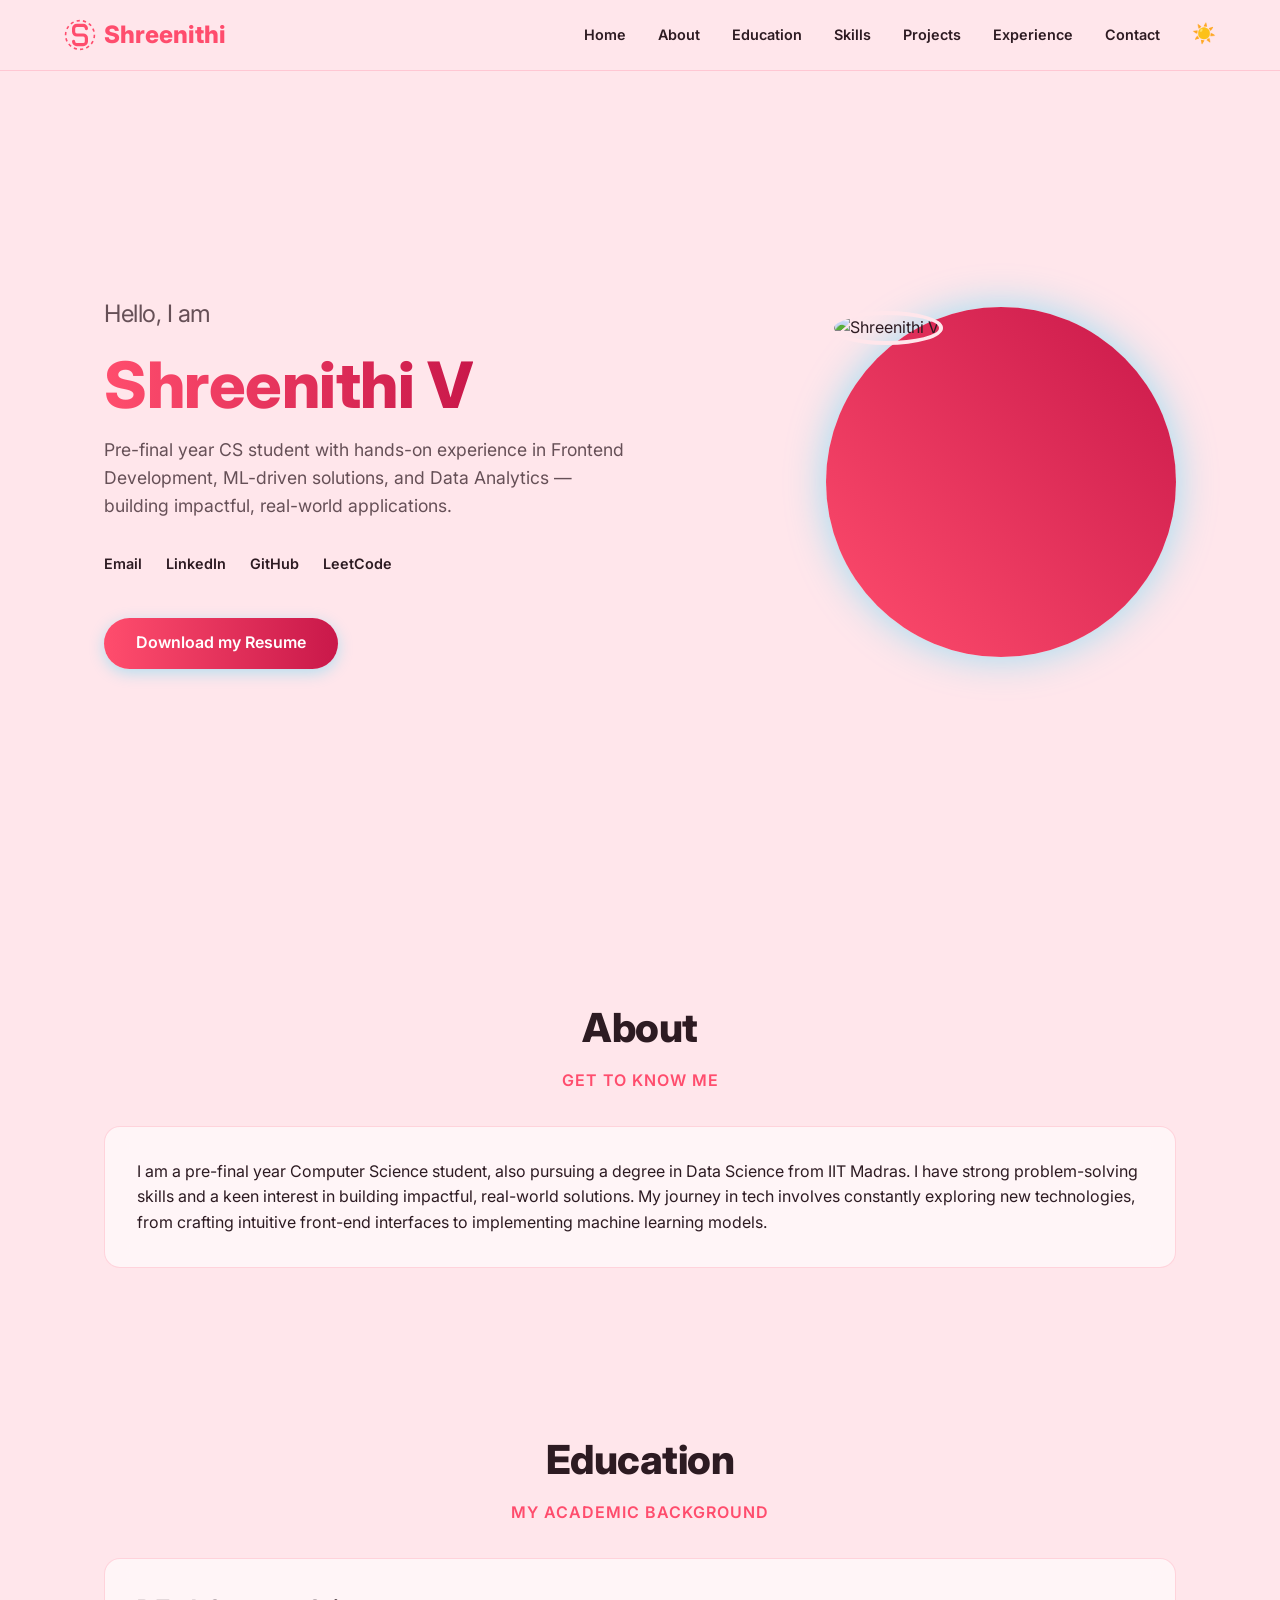
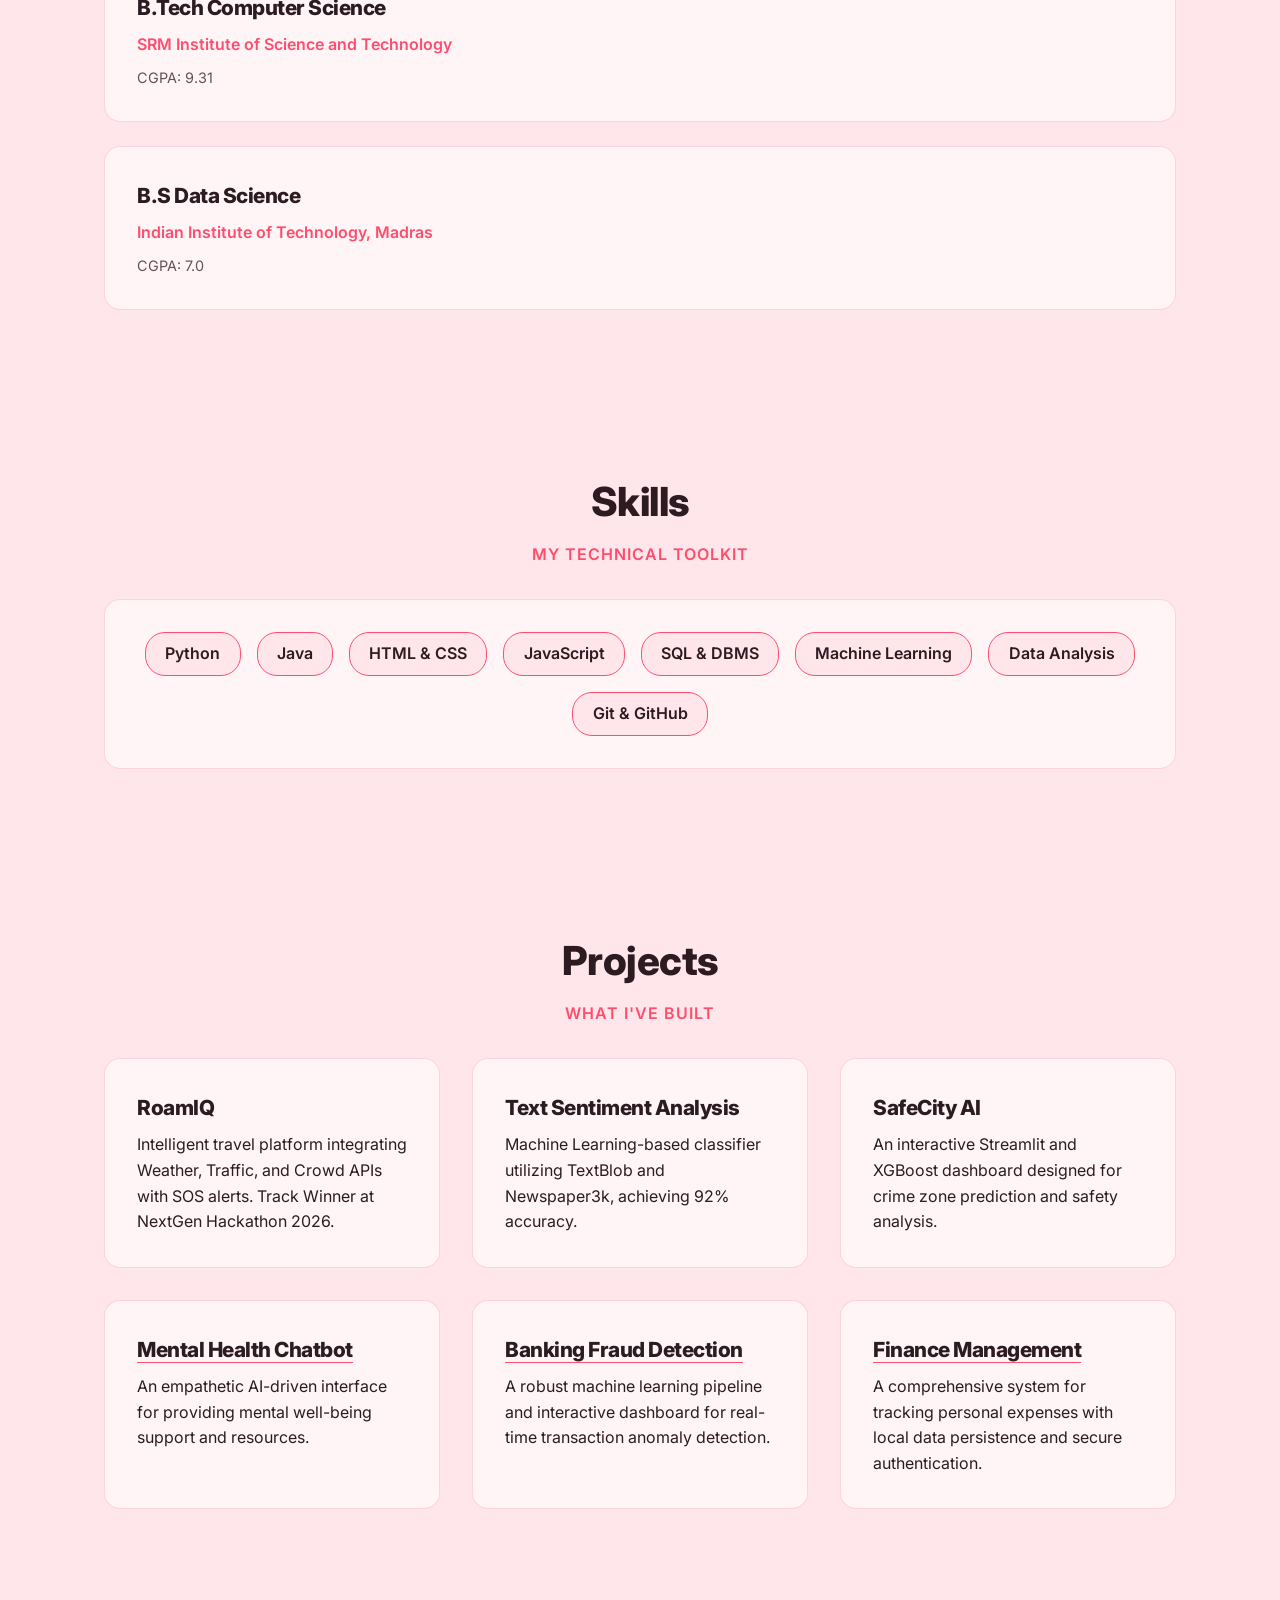
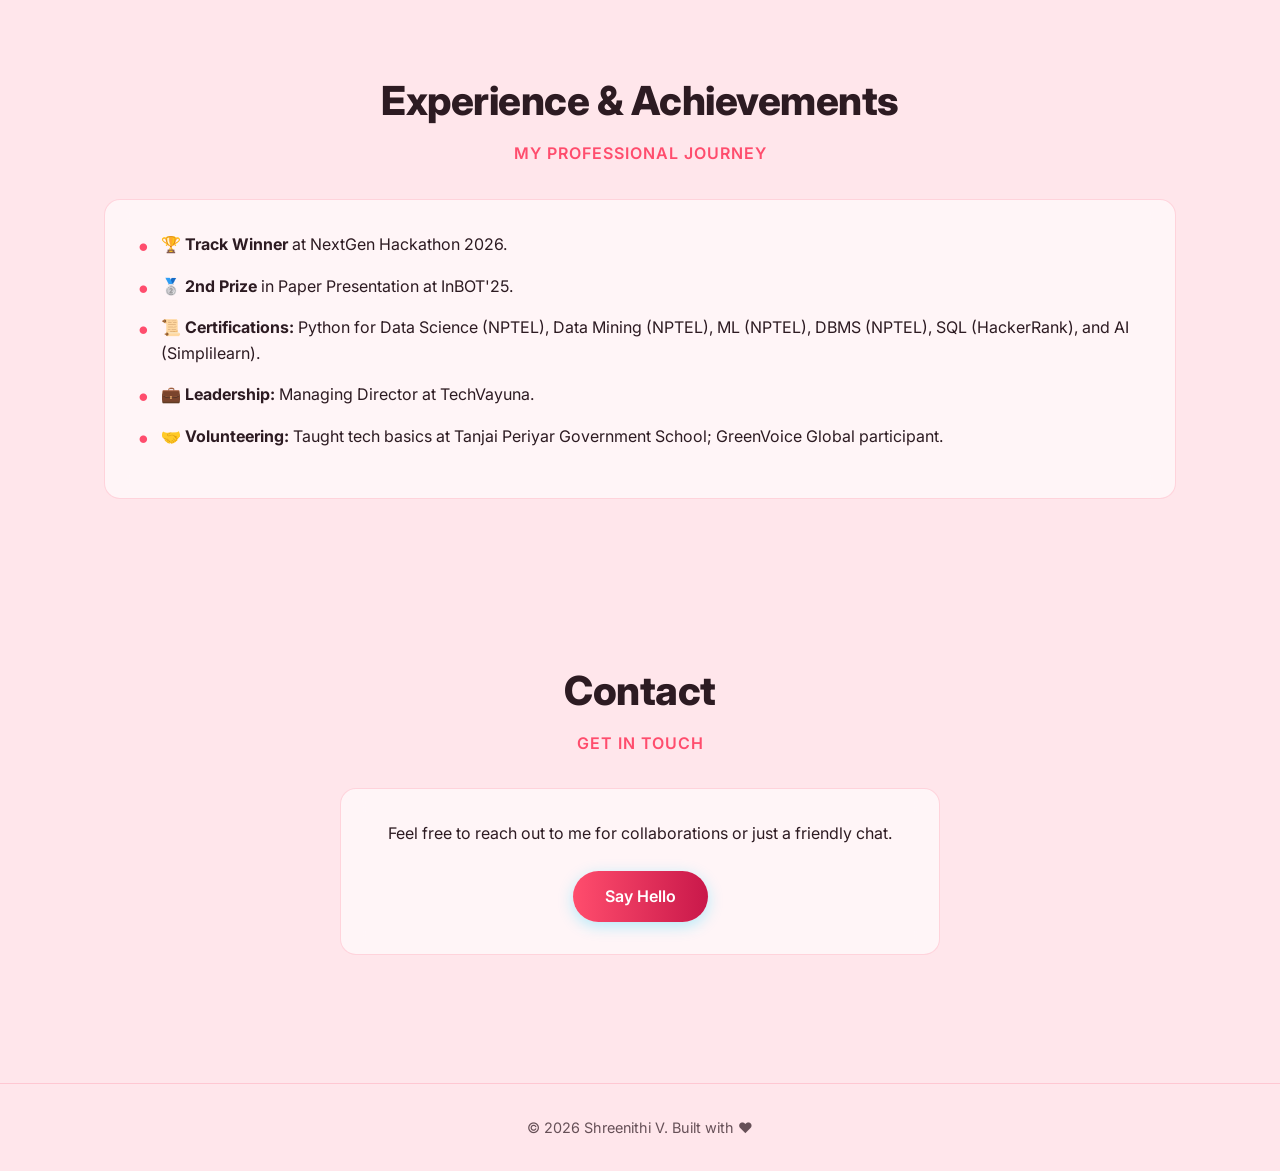
==== index.html @ 9794d392 "Initial comit" ====
<!DOCTYPE html>
<html lang="en">
<head>
    <meta charset="UTF-8">
    <meta name="viewport" content="width=device-width, initial-scale=1.0">
    <title>Shreenithi V - Portfolio</title>
    <link href="https://fonts.googleapis.com/css2?family=Inter:wght@300;400;600;800&display=swap" rel="stylesheet">
    <link rel="stylesheet" href="styles.css">
    <meta name="description" content="Portfolio of Shreenithi V - Computer Science & Data Science Student">
</head>
<body>
    <!-- Navigation -->
    <nav class="navbar">
        <div class="logo">
            <svg width="32" height="32" viewBox="0 0 40 40" fill="none" xmlns="http://www.w3.org/2000/svg" class="logo-svg">
                <path d="M28 12C28 9.79086 26.2091 8 24 8H16C13.7909 8 12 9.79086 12 12V16C12 18.2091 13.7909 20 16 20H24C26.2091 20 28 21.7909 28 24V28C28 30.2091 26.2091 32 24 32H16C13.7909 32 12 30.2091 12 28" stroke="currentColor" stroke-width="4" stroke-linecap="round" stroke-linejoin="round"/>
                <circle cx="20" cy="20" r="18" stroke="currentColor" stroke-width="2" stroke-dasharray="4 4" class="logo-circle"/>
            </svg>
            <span class="logo-text">Shreenithi</span>
        </div>
        <ul class="nav-links">
            <li><a href="#home">Home</a></li>
            <li><a href="#about">About</a></li>
            <li><a href="#education">Education</a></li>
            <li><a href="#skills">Skills</a></li>
            <li><a href="#projects">Projects</a></li>
            <li><a href="#experience">Experience</a></li>
            <li><a href="#contact">Contact</a></li>
            <li><button id="theme-toggle" class="theme-btn" aria-label="Toggle Theme" title="Toggle Light/Dark Mode">☀️</button></li>
        </ul>
    </nav>

    <main>
        <!-- Hero Section -->
        <section id="home" class="hero section">
            <div class="hero-content">
                <h2>Hello, I am</h2>
                <h1 class="gradient-text">Shreenithi V</h1>
                <p class="hero-subtitle">
                    Pre-final year CS student with hands-on experience in Frontend Development, ML-driven solutions, and Data Analytics — building impactful, real-world applications.
                </p>
                <div class="social-links">
                    <a href="mailto:shreenithivijayabaskar@gmail.com" class="social-icon">Email</a>
                    <a href="#" class="social-icon">LinkedIn</a>
                    <a href="#" class="social-icon">GitHub</a>
                    <a href="#" class="social-icon">LeetCode</a>
                </div>
                <a href="#" class="btn primary-btn">Download my Resume</a>
            </div>
            <div class="hero-image-container">
                <div class="profile-glow">
                    <img src="profile.jpg" alt="Shreenithi V" class="profile-image">
                </div>
            </div>
        </section>

        <!-- About Section -->
        <section id="about" class="about section">
            <div class="section-header">
                <h2>About</h2>
                <span class="sub-title">Get to know me</span>
            </div>
            <div class="card about-card glass-panel">
                <p>
                    I am a pre-final year Computer Science student, also pursuing a degree in Data Science from IIT Madras. I have strong problem-solving skills and a keen interest in building impactful, real-world solutions. My journey in tech involves constantly exploring new technologies, from crafting intuitive front-end interfaces to implementing machine learning models.
                </p>
            </div>
        </section>

        <!-- Education Section -->
        <section id="education" class="education section">
            <div class="section-header">
                <h2>Education</h2>
                <span class="sub-title">My academic background</span>
            </div>
            <div class="timeline">
                <div class="card glass-panel">
                    <h3>B.Tech Computer Science</h3>
                    <p class="highlight">SRM Institute of Science and Technology</p>
                    <p class="details">CGPA: 9.31</p>
                </div>
                <div class="card glass-panel">
                    <h3>B.S Data Science</h3>
                    <p class="highlight">Indian Institute of Technology, Madras</p>
                    <p class="details">CGPA: 7.0</p>
                </div>
            </div>
        </section>

        <!-- Skills Section -->
        <section id="skills" class="skills section">
            <div class="section-header">
                <h2>Skills</h2>
                <span class="sub-title">My technical toolkit</span>
            </div>
            <div class="card glass-panel" style="display: flex; flex-wrap: wrap; gap: 1rem; justify-content: center;">
                <span class="skill-badge">Python</span>
                <span class="skill-badge">Java</span>
                <span class="skill-badge">HTML & CSS</span>
                <span class="skill-badge">JavaScript</span>
                <span class="skill-badge">SQL & DBMS</span>
                <span class="skill-badge">Machine Learning</span>
                <span class="skill-badge">Data Analysis</span>
                <span class="skill-badge">Git & GitHub</span>
            </div>
        </section>

        <!-- Projects Section -->
        <section id="projects" class="projects section">
            <div class="section-header">
                <h2>Projects</h2>
                <span class="sub-title">What I've built</span>
            </div>
            <div class="grid-container">
                <div class="card glass-panel project-card">
                    <h3>RoamIQ</h3>
                    <p>Intelligent travel platform integrating Weather, Traffic, and Crowd APIs with SOS alerts. Track Winner at NextGen Hackathon 2026.</p>
                </div>
                <div class="card glass-panel project-card">
                    <h3>Text Sentiment Analysis</h3>
                    <p>Machine Learning-based classifier utilizing TextBlob and Newspaper3k, achieving 92% accuracy.</p>
                </div>
                <div class="card glass-panel project-card">
                    <h3>SafeCity AI</h3>
                    <p>An interactive Streamlit and XGBoost dashboard designed for crime zone prediction and safety analysis.</p>
                </div>
                <div class="card glass-panel project-card">
                    <h3><a href="https://github.com/Shreenithi15/Mental-Health-chatbot" target="_blank" style="color: inherit; text-decoration: none; border-bottom: 1px solid var(--accent-color);">Mental Health Chatbot</a></h3>
                    <p>An empathetic AI-driven interface for providing mental well-being support and resources.</p>
                </div>
                <div class="card glass-panel project-card">
                    <h3><a href="https://github.com/Shreenithi15/Banking-fraud-detection" target="_blank" style="color: inherit; text-decoration: none; border-bottom: 1px solid var(--accent-color);">Banking Fraud Detection</a></h3>
                    <p>A robust machine learning pipeline and interactive dashboard for real-time transaction anomaly detection.</p>
                </div>
                <div class="card glass-panel project-card">
                    <h3><a href="https://github.com/Shreenithi15/Finance-management-" target="_blank" style="color: inherit; text-decoration: none; border-bottom: 1px solid var(--accent-color);">Finance Management</a></h3>
                    <p>A comprehensive system for tracking personal expenses with local data persistence and secure authentication.</p>
                </div>
            </div>
        </section>

        <!-- Experience Section -->
        <section id="experience" class="experience section">
            <div class="section-header">
                <h2>Experience & Achievements</h2>
                <span class="sub-title">My professional journey</span>
            </div>
            <div class="card glass-panel list-card">
                <ul>
                    <li>🏆 <strong>Track Winner</strong> at NextGen Hackathon 2026.</li>
                    <li>🥈 <strong>2nd Prize</strong> in Paper Presentation at InBOT'25.</li>
                    <li>📜 <strong>Certifications:</strong> Python for Data Science (NPTEL), Data Mining (NPTEL), ML (NPTEL), DBMS (NPTEL), SQL (HackerRank), and AI (Simplilearn).</li>
                    <li>💼 <strong>Leadership:</strong> Managing Director at TechVayuna.</li>
                    <li>🤝 <strong>Volunteering:</strong> Taught tech basics at Tanjai Periyar Government School; GreenVoice Global participant.</li>
                </ul>
            </div>
        </section>

        <!-- Contact Section -->
        <section id="contact" class="contact section">
            <div class="section-header">
                <h2>Contact</h2>
                <span class="sub-title">Get in touch</span>
            </div>
            <div class="card glass-panel contact-card">
                <p>Feel free to reach out to me for collaborations or just a friendly chat.</p>
                <a href="mailto:shreenithivijayabaskar@gmail.com" class="btn primary-btn mt-2">Say Hello</a>
            </div>
        </section>
    </main>

    <footer>
        <p>© 2026 Shreenithi V. Built with ❤️</p>
    </footer>

    <script src="script.js"></script>
</body>
</html>
---- styles.css ----
:root {
    --bg-color: #ffe6eb;
    --card-bg: rgba(255, 255, 255, 0.6);
    --text-primary: #2d1b22;
    --text-secondary: #665057;
    --accent-color: #ff4d6d;
    --accent-hover: #c9184a;
    --glass-border: rgba(255, 77, 109, 0.2);
    --nav-bg: rgba(255, 230, 235, 0.8);
}

body.dark-mode {
    --bg-color: #1a0f12;
    --card-bg: rgba(20, 10, 12, 0.6);
    --text-primary: #f0e6e8;
    --text-secondary: #a89f9f;
    --accent-color: #ff4d6d;
    --accent-hover: #ff758f;
    --glass-border: rgba(255, 77, 109, 0.2);
    --nav-bg: rgba(26, 15, 18, 0.8);
}

* {
    margin: 0;
    padding: 0;
    box-sizing: border-box;
}

body {
    font-family: 'Inter', sans-serif;
    background-color: var(--bg-color);
    color: var(--text-primary);
    line-height: 1.6;
    overflow-x: hidden;
    transition: background-color 0.4s ease, color 0.4s ease;
}

/* Typography */
h1, h2, h3 {
    font-weight: 800;
    letter-spacing: -0.5px;
}

.gradient-text {
    background: linear-gradient(90deg, var(--accent-color), var(--accent-hover));
    -webkit-background-clip: text;
    -webkit-text-fill-color: transparent;
    display: inline-block;
}

.section-header {
    margin-bottom: 2rem;
    text-align: center;
}

.section-header h2 {
    font-size: 2.5rem;
    margin-bottom: 0.5rem;
}

.sub-title {
    color: var(--accent-color);
    font-size: 1rem;
    text-transform: uppercase;
    letter-spacing: 1px;
    font-weight: 600;
}

/* Navbar */
.navbar {
    display: flex;
    justify-content: space-between;
    align-items: center;
    padding: 1rem 5%;
    position: fixed;
    width: 100%;
    top: 0;
    z-index: 1000;
    background: var(--nav-bg);
    backdrop-filter: blur(10px);
    border-bottom: 1px solid var(--glass-border);
    transition: background-color 0.4s ease, border-color 0.4s ease;
}

.logo {
    font-size: 1.5rem;
    font-weight: 800;
    color: var(--accent-color);
    display: flex;
    align-items: center;
    gap: 0.5rem;
    cursor: pointer;
    transition: transform 0.3s ease;
}

.logo:hover {
    transform: scale(1.05);
}

.logo-circle {
    animation: spinSlow 10s linear infinite;
    transform-origin: center;
}

@keyframes spinSlow {
    from { transform: rotate(0deg); }
    to { transform: rotate(360deg); }
}

.nav-links {
    list-style: none;
    display: flex;
    gap: 2rem;
}

.nav-links a {
    color: var(--text-primary);
    text-decoration: none;
    font-size: 0.9rem;
    font-weight: 600;
    transition: color 0.3s ease;
}

.nav-links a:hover {
    color: var(--accent-color);
}

.theme-btn {
    background: none;
    border: none;
    font-size: 1.2rem;
    cursor: pointer;
    transition: transform 0.3s ease;
    outline: none;
}

.theme-btn:hover {
    transform: scale(1.1);
}

/* Sections */
.section {
    padding: 6rem 5% 4rem;
    max-width: 1200px;
    margin: 0 auto;
}

/* Glassmorphism Cards */
.glass-panel {
    background: var(--card-bg);
    backdrop-filter: blur(12px);
    border: 1px solid var(--glass-border);
    border-radius: 16px;
    padding: 2rem;
    transition: transform 0.3s ease, box-shadow 0.3s ease, background-color 0.4s ease, border-color 0.4s ease;
}

.glass-panel:hover {
    transform: translateY(-5px);
    box-shadow: 0 10px 30px rgba(0, 210, 255, 0.1);
    border-color: rgba(0, 210, 255, 0.3);
}

/* Hero Section */
.hero {
    display: flex;
    align-items: center;
    justify-content: space-between;
    min-height: 100vh;
    padding-top: 8rem;
}

.hero-content {
    flex: 1;
    max-width: 600px;
}

.hero-content h2 {
    font-size: 1.5rem;
    color: var(--text-secondary);
    font-weight: 400;
}

.hero-content h1 {
    font-size: 4rem;
    line-height: 1.1;
    margin: 1rem 0;
}

.hero-subtitle {
    font-size: 1.1rem;
    color: var(--text-secondary);
    margin-bottom: 2rem;
}

.social-links {
    display: flex;
    gap: 1.5rem;
    margin-bottom: 2.5rem;
}

.social-icon {
    color: var(--text-primary);
    text-decoration: none;
    font-weight: 600;
    font-size: 0.9rem;
    position: relative;
    padding-bottom: 2px;
}

.social-icon::after {
    content: '';
    position: absolute;
    width: 0;
    height: 2px;
    bottom: 0;
    left: 0;
    background-color: var(--accent-color);
    transition: width 0.3s ease;
}

.social-icon:hover::after {
    width: 100%;
}

.btn {
    display: inline-block;
    padding: 0.8rem 2rem;
    border-radius: 30px;
    text-decoration: none;
    font-weight: 600;
    transition: all 0.3s ease;
    cursor: pointer;
    border: none;
}

.primary-btn {
    background: linear-gradient(90deg, var(--accent-color), var(--accent-hover));
    color: #fff;
    box-shadow: 0 4px 15px rgba(0, 210, 255, 0.3);
}

.primary-btn:hover {
    transform: translateY(-2px);
    box-shadow: 0 6px 20px rgba(0, 210, 255, 0.5);
}

.hero-image-container {
    flex: 1;
    display: flex;
    justify-content: flex-end;
}

.profile-glow {
    position: relative;
    width: 350px;
    height: 350px;
    border-radius: 50%;
    background: linear-gradient(45deg, var(--accent-color), var(--accent-hover));
    padding: 4px;
    box-shadow: 0 0 40px rgba(0, 210, 255, 0.4);
    animation: float 6s ease-in-out infinite;
}

.profile-image {
    width: 100%;
    height: 100%;
    border-radius: 50%;
    object-fit: cover;
    border: 4px solid var(--bg-color);
    transition: border-color 0.3s ease;
}

/* Animations */
@keyframes float {
    0% { transform: translateY(0px); }
    50% { transform: translateY(-20px); }
    100% { transform: translateY(0px); }
}

/* Grid Layouts */
.grid-container {
    display: grid;
    grid-template-columns: repeat(auto-fit, minmax(300px, 1fr));
    gap: 2rem;
}

.timeline {
    display: flex;
    flex-direction: column;
    gap: 1.5rem;
}

.card h3 {
    margin-bottom: 0.5rem;
    font-size: 1.3rem;
}

.card .highlight {
    color: var(--accent-color);
    font-weight: 600;
    margin-bottom: 0.5rem;
}

.card .details {
    color: var(--text-secondary);
    font-size: 0.9rem;
}

.list-card ul {
    list-style: none;
    padding-left: 0;
}

.list-card li {
    margin-bottom: 1rem;
    padding-left: 1.5rem;
    position: relative;
}

.list-card li::before {
    content: '•';
    color: var(--accent-color);
    position: absolute;
    left: 0;
    font-size: 1.5rem;
    top: -5px;
}

/* Contact */
.contact-card {
    text-align: center;
    max-width: 600px;
    margin: 0 auto;
}

.mt-2 {
    margin-top: 1.5rem;
}

/* Footer */
footer {
    text-align: center;
    padding: 2rem;
    border-top: 1px solid var(--glass-border);
    margin-top: 4rem;
    color: var(--text-secondary);
    font-size: 0.9rem;
}

/* Responsive Design */
@media (max-width: 768px) {
    .hero {
        flex-direction: column;
        text-align: center;
        padding-top: 6rem;
    }
    
    .hero-content h1 {
        font-size: 3rem;
    }
    
    .social-links {
        justify-content: center;
    }
    
    .hero-image-container {
        margin-top: 3rem;
        justify-content: center;
    }
    
    .profile-glow {
        width: 280px;
        height: 280px;
    }
    
    .nav-links {
        display: none; /* simple mobile menu hidden */
    }
}

/* Skill Badges */
.skill-badge {
    padding: 0.5rem 1.2rem;
    background: var(--bg-color);
    border: 1px solid var(--accent-color);
    border-radius: 20px;
    font-weight: 600;
    cursor: default;
    transition: all 0.3s ease;
}

.skill-badge:hover {
    transform: translateY(-5px) scale(1.05);
    background: var(--accent-color);
    color: #fff;
    box-shadow: 0 5px 15px var(--glass-border);
}

/* Animations */
@keyframes fadeUp {
    from { opacity: 0; transform: translateY(30px); }
    to { opacity: 1; transform: translateY(0); }
}

@keyframes fadeInDown {
    from { opacity: 0; transform: translateY(-20px); }
    to { opacity: 1; transform: translateY(0); }
}

.hero-content > * {
    opacity: 0;
    animation: fadeUp 0.8s ease forwards;
}

.hero-content h2 { animation-delay: 0.1s; }
.hero-content h1 { animation-delay: 0.3s; }
.hero-content p { animation-delay: 0.5s; }
.hero-content .social-links { animation-delay: 0.7s; }
.hero-content .btn { animation-delay: 0.9s; }

.navbar {
    animation: fadeInDown 0.8s ease forwards;
}
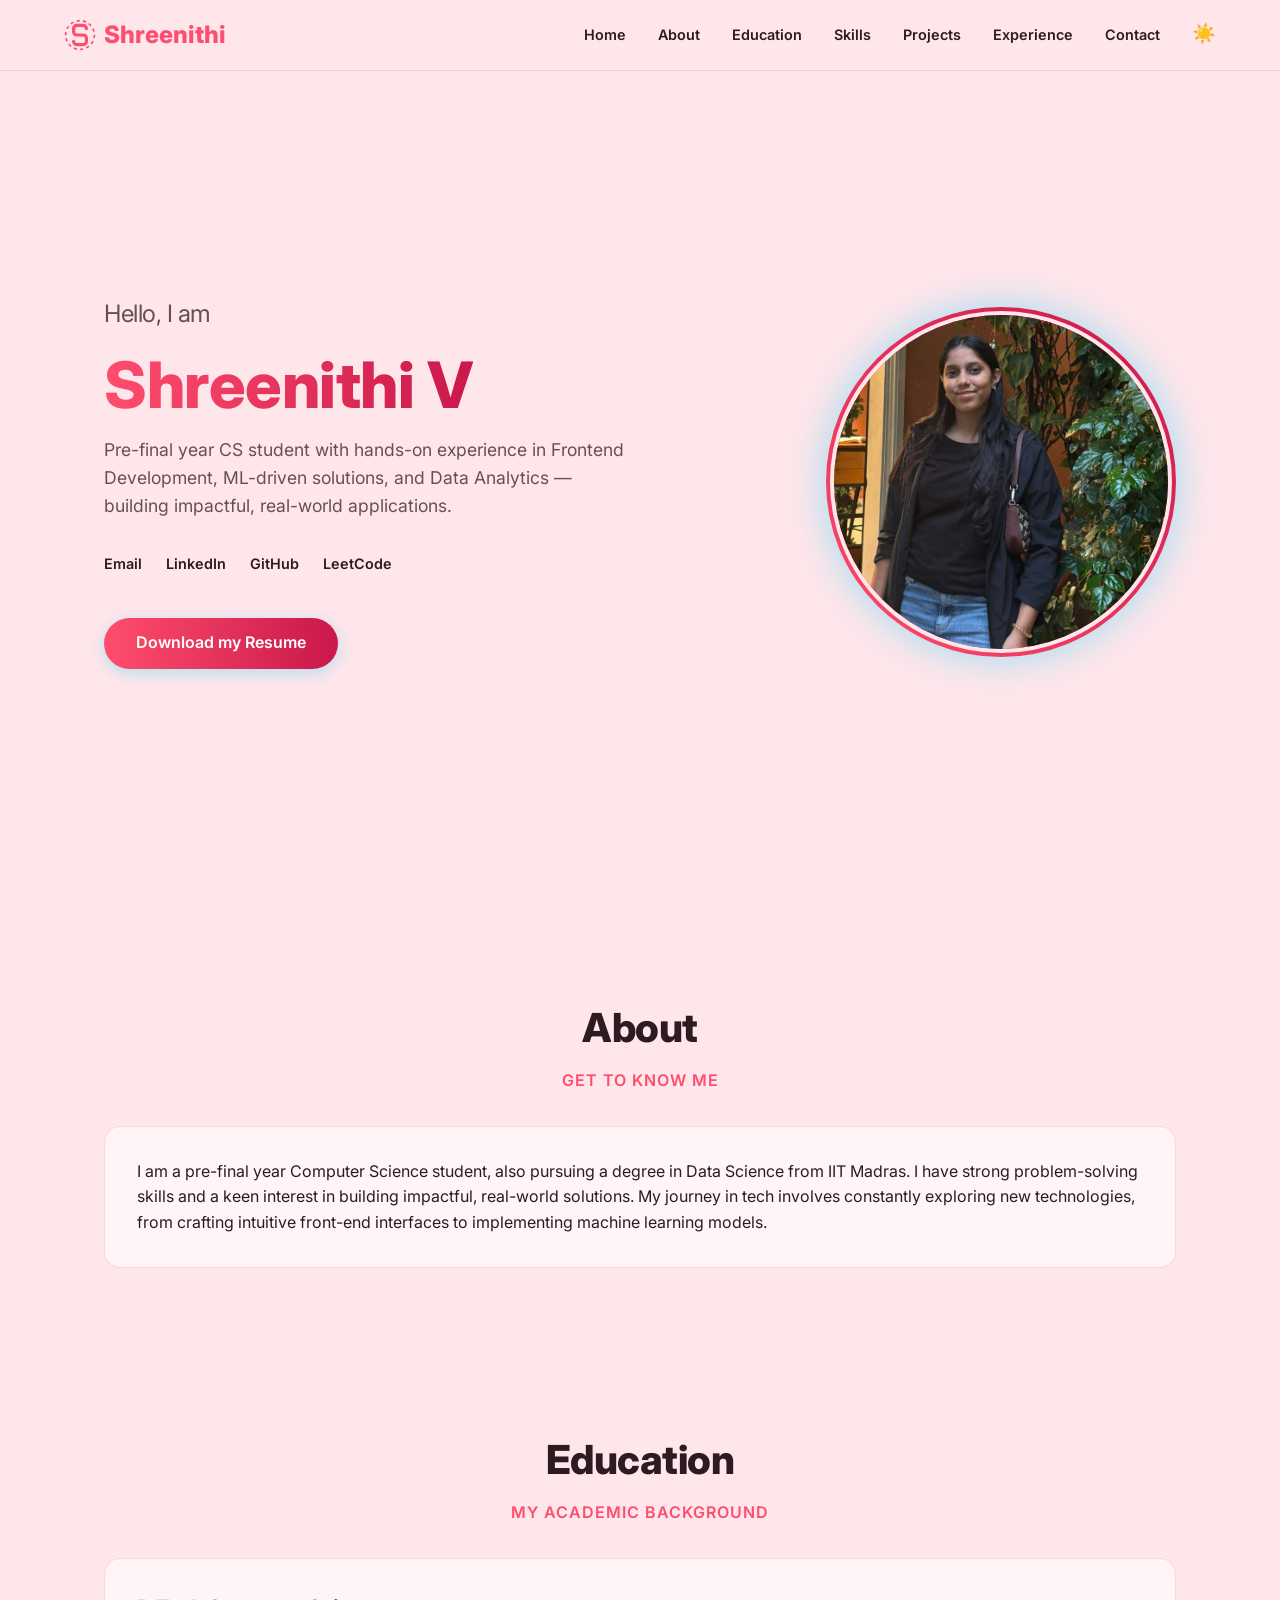
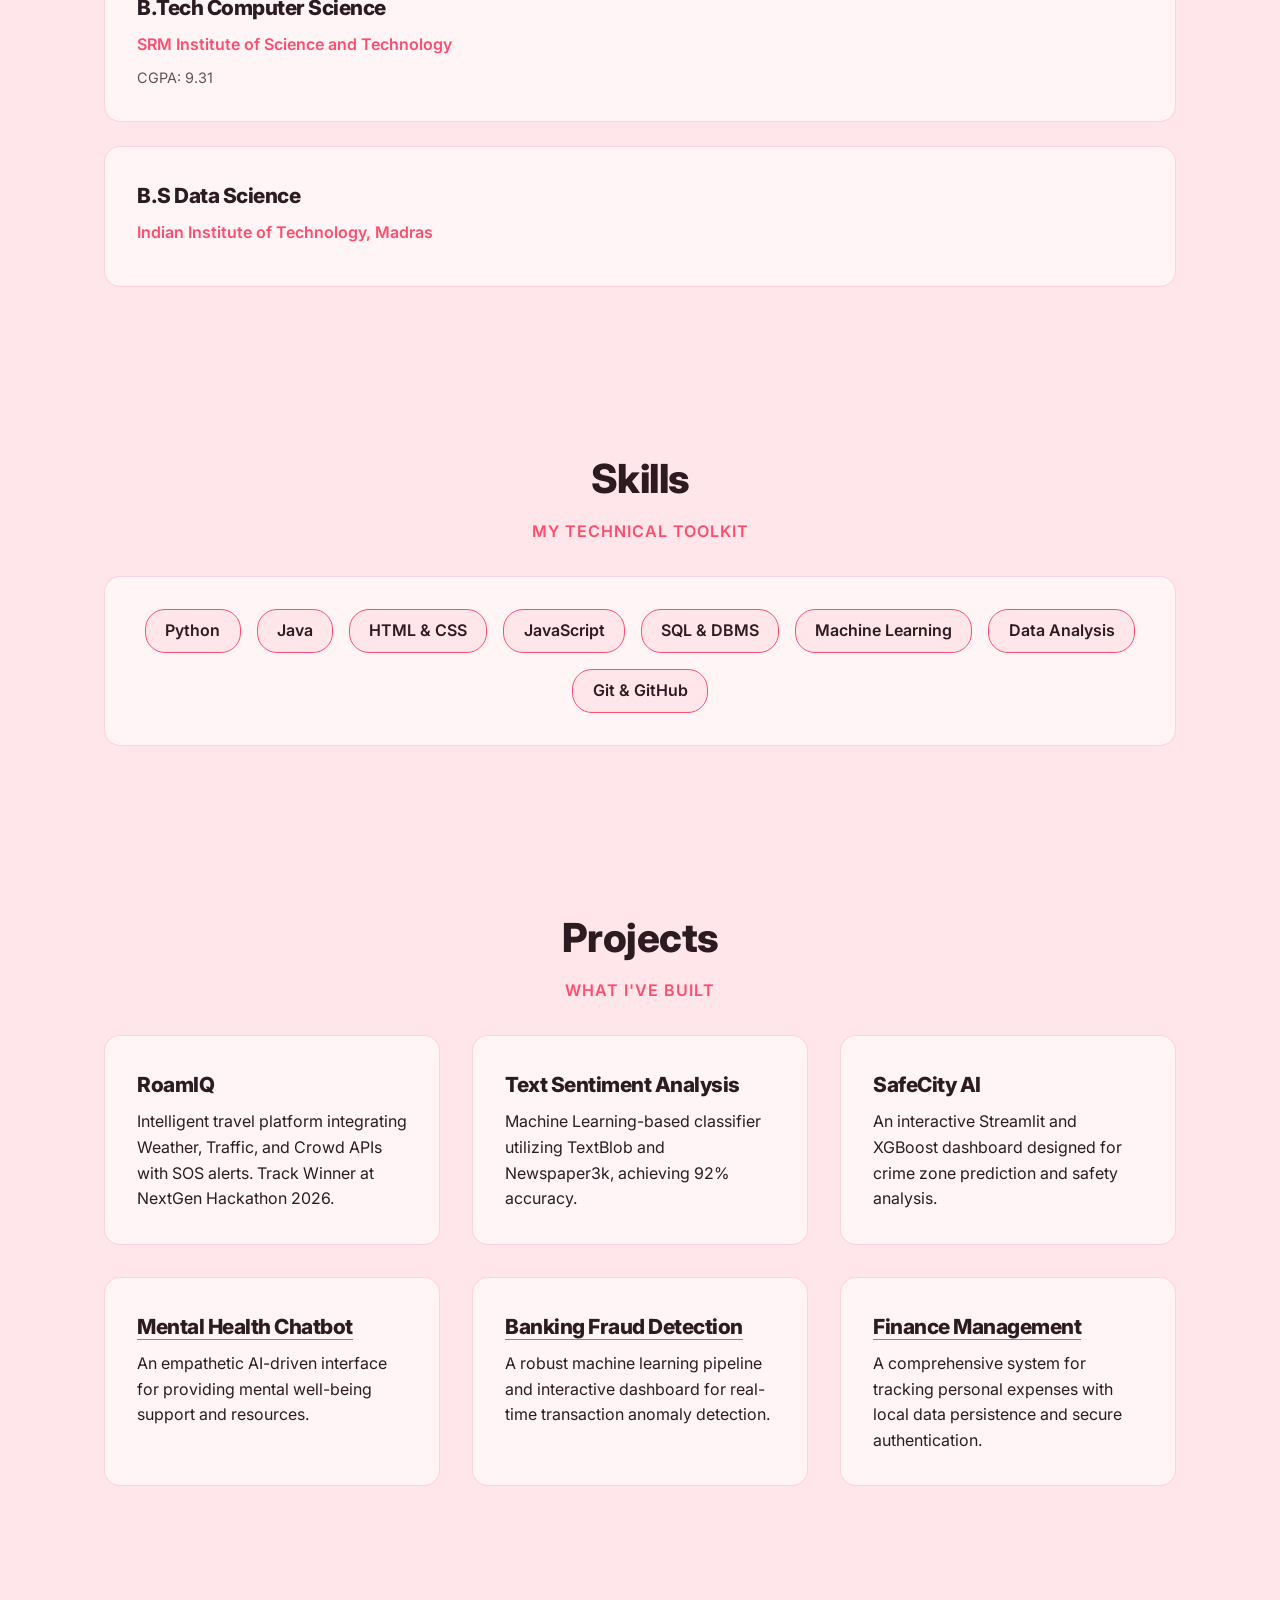
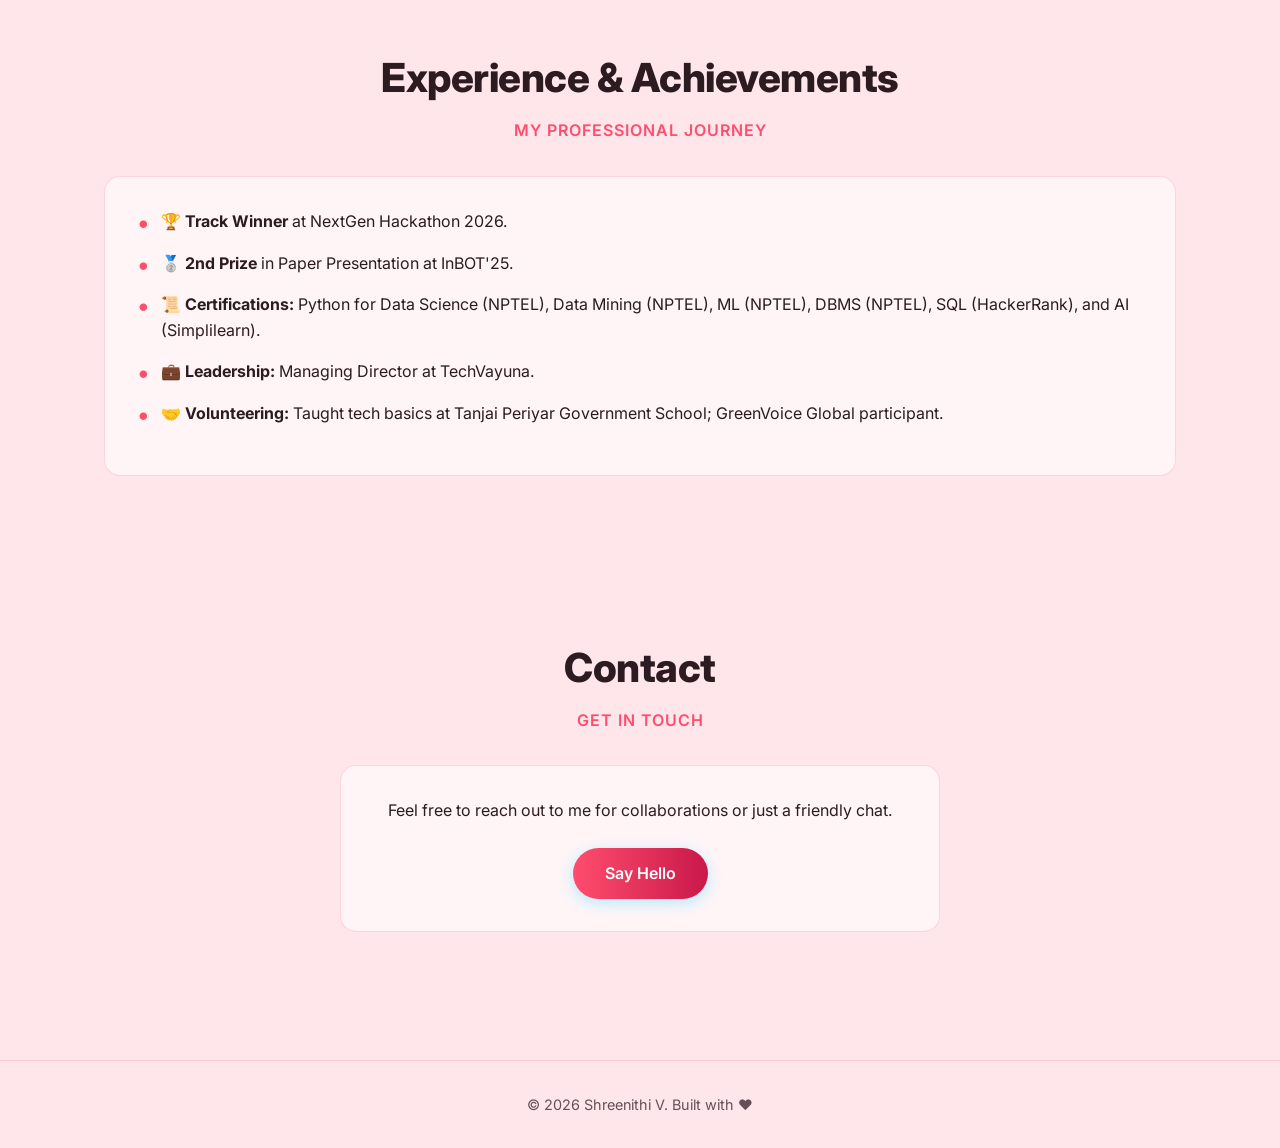
==== commit aa8e4497: "changes made in layout" ====
--- a/index.html
+++ b/index.html
@@ -5,7 +5,7 @@
     <meta name="viewport" content="width=device-width, initial-scale=1.0">
     <title>Shreenithi V - Portfolio</title>
     <link href="https://fonts.googleapis.com/css2?family=Inter:wght@300;400;600;800&display=swap" rel="stylesheet">
-    <link rel="stylesheet" href="styles.css">
+    <link rel="stylesheet" href="styles.css?v=1.1">
     <meta name="description" content="Portfolio of Shreenithi V - Computer Science & Data Science Student">
 </head>
 <body>
@@ -41,15 +41,15 @@
                 </p>
                 <div class="social-links">
                     <a href="mailto:shreenithivijayabaskar@gmail.com" class="social-icon">Email</a>
-                    <a href="#" class="social-icon">LinkedIn</a>
-                    <a href="#" class="social-icon">GitHub</a>
-                    <a href="#" class="social-icon">LeetCode</a>
+                    <a href="https://www.linkedin.com/in/shreenithiv/" class="social-icon">LinkedIn</a>
+                    <a href="https://github.com/Shreenithi15" class="social-icon">GitHub</a>
+                    <a href="https://leetcode.com/u/shreenithi_15/" class="social-icon">LeetCode</a>
                 </div>
-                <a href="#" class="btn primary-btn">Download my Resume</a>
+                <a href="resume.pdf" download class="btn primary-btn">Download my Resume</a>
             </div>
             <div class="hero-image-container">
                 <div class="profile-glow">
-                    <img src="profile.jpg" alt="Shreenithi V" class="profile-image">
+                    <img src="shree.jpeg" alt="Shreenithi V" class="profile-image">
                 </div>
             </div>
         </section>
@@ -82,7 +82,7 @@
                 <div class="card glass-panel">
                     <h3>B.S Data Science</h3>
                     <p class="highlight">Indian Institute of Technology, Madras</p>
-                    <p class="details">CGPA: 7.0</p>
+                    <p class="details"></p>
                 </div>
             </div>
         </section>
@@ -121,7 +121,7 @@
                     <p>Machine Learning-based classifier utilizing TextBlob and Newspaper3k, achieving 92% accuracy.</p>
                 </div>
                 <div class="card glass-panel project-card">
-                    <h3>SafeCity AI</h3>
+                    <h3><a href ="https://github.com/Shreenithi15/SafetyAI" target="_blank" style="color: inherit; text-decoration: none; border-bottom: 1px solid var(--accent-color);"></a>SafeCity AI</h3>
                     <p>An interactive Streamlit and XGBoost dashboard designed for crime zone prediction and safety analysis.</p>
                 </div>
                 <div class="card glass-panel project-card">
@@ -149,7 +149,7 @@
                 <ul>
                     <li>🏆 <strong>Track Winner</strong> at NextGen Hackathon 2026.</li>
                     <li>🥈 <strong>2nd Prize</strong> in Paper Presentation at InBOT'25.</li>
-                    <li>📜 <strong>Certifications:</strong> Python for Data Science (NPTEL), Data Mining (NPTEL), ML (NPTEL), DBMS (NPTEL), SQL (HackerRank), and AI (Simplilearn).</li>
+                    <li>📜 <strong>Certifications:</strong> Python for Data Science (NPTEL), Data Mining (NPTEL), ML (NPTEL), DBMS (NPTEL), SQL (HackerRank),   and AI (Simplilearn).</li>
                     <li>💼 <strong>Leadership:</strong> Managing Director at TechVayuna.</li>
                     <li>🤝 <strong>Volunteering:</strong> Taught tech basics at Tanjai Periyar Government School; GreenVoice Global participant.</li>
                 </ul>
--- a/styles.css
+++ b/styles.css
@@ -249,6 +249,7 @@
     flex: 1;
     display: flex;
     justify-content: flex-end;
+      align-items: center;
 }
 
 .profile-glow {
@@ -267,6 +268,7 @@
     height: 100%;
     border-radius: 50%;
     object-fit: cover;
+    object-position: center top;
     border: 4px solid var(--bg-color);
     transition: border-color 0.3s ease;
 }
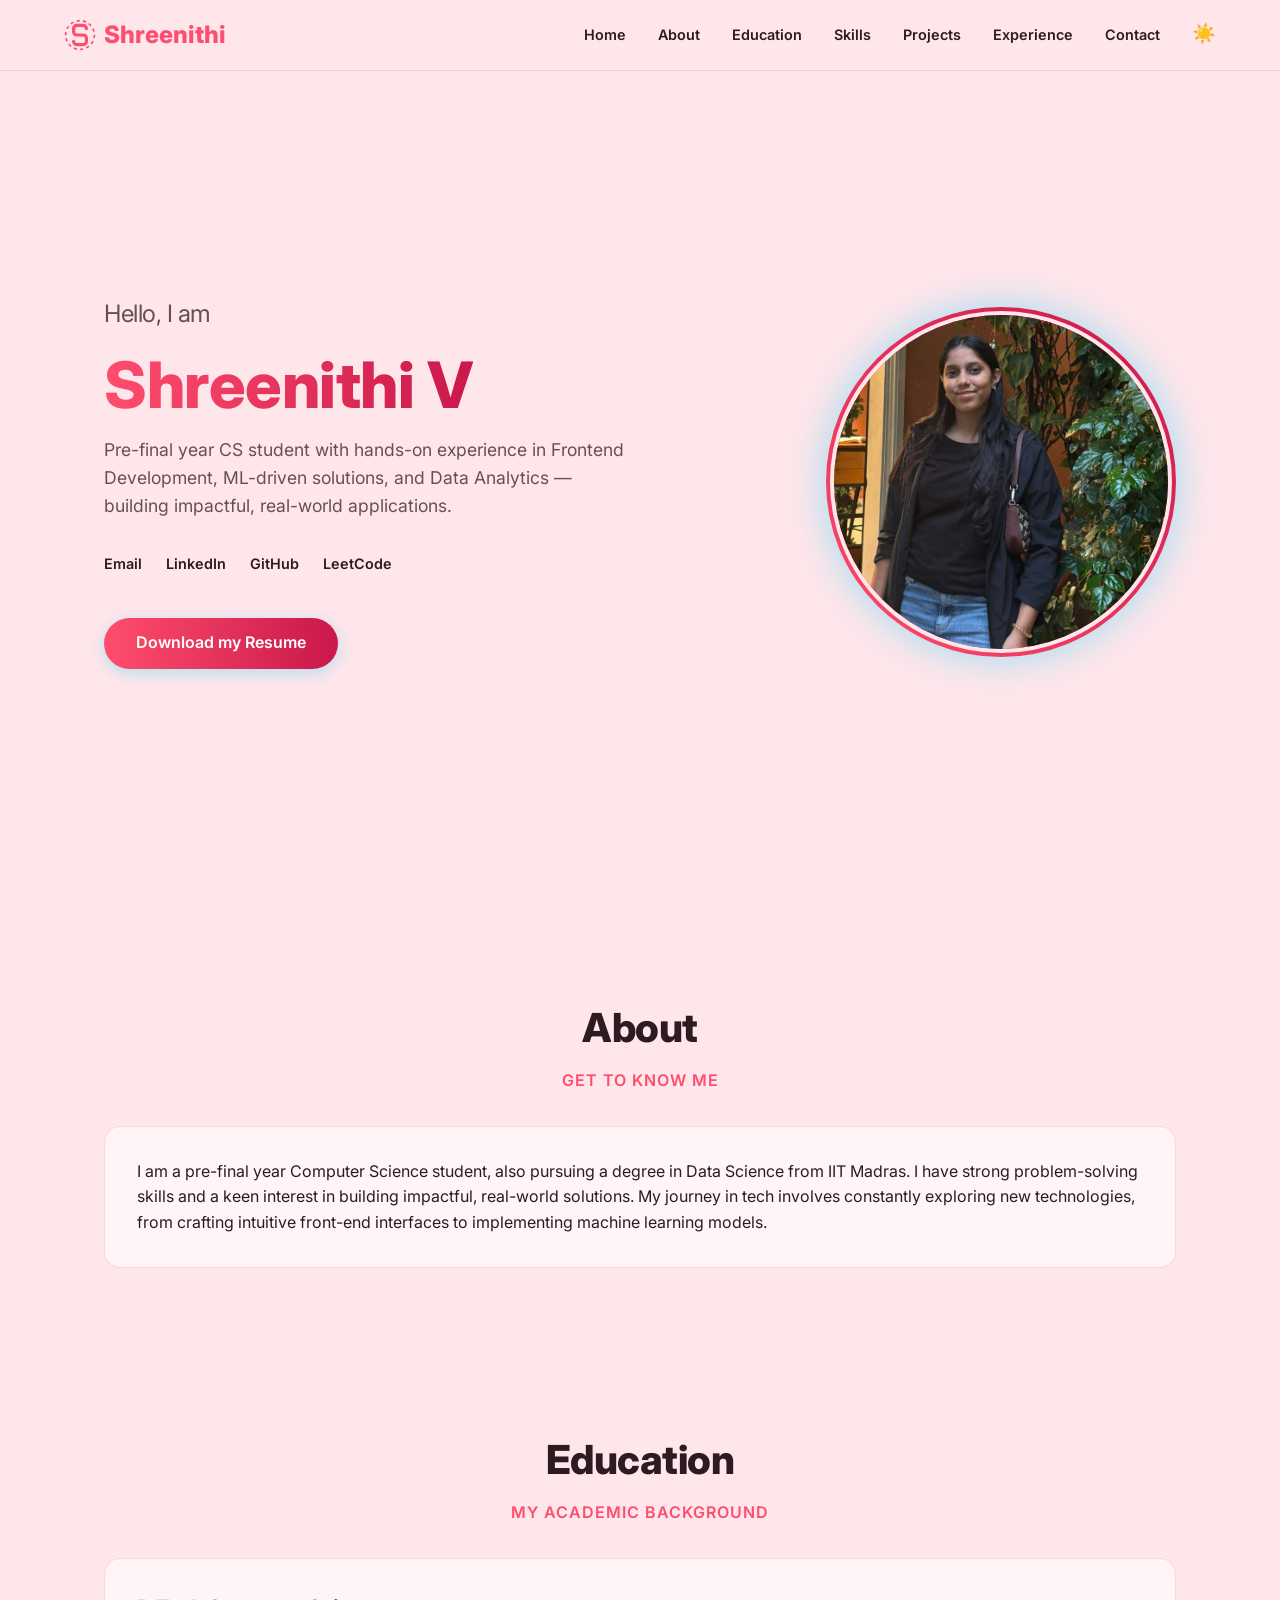
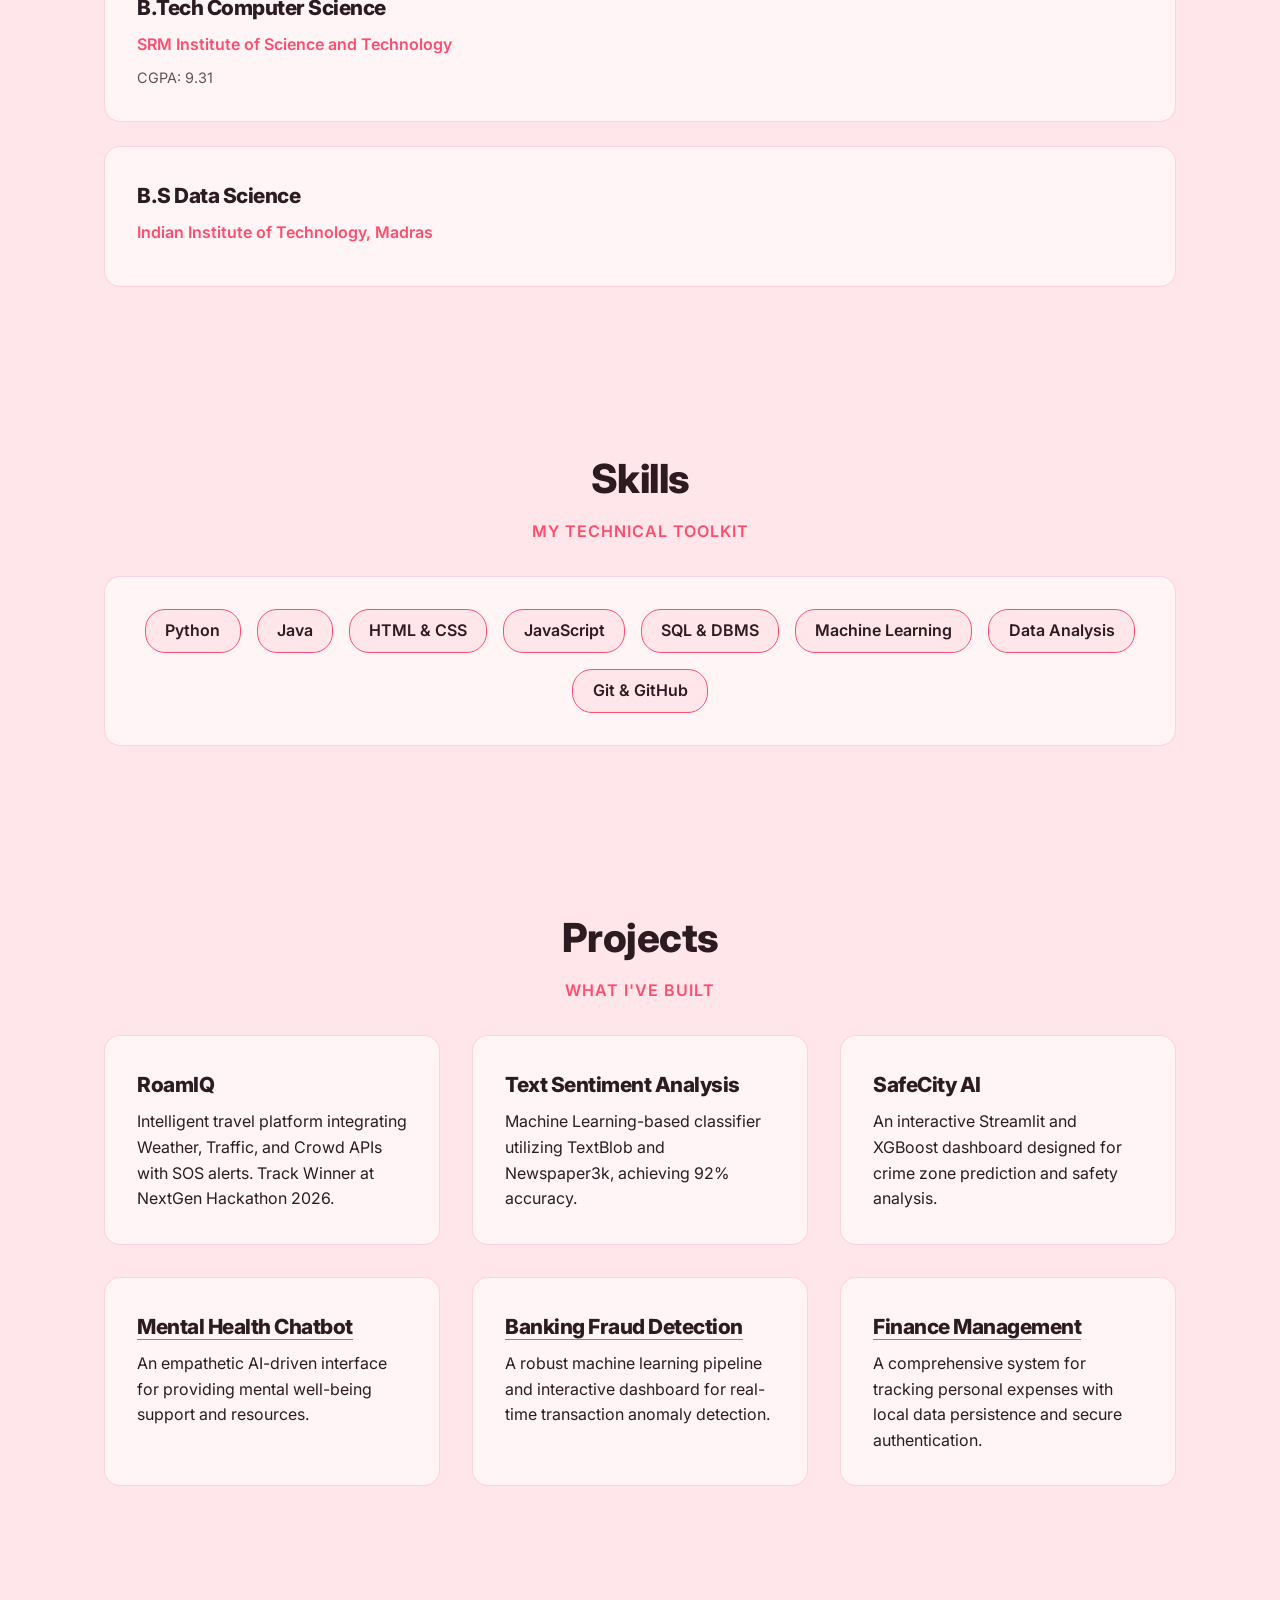
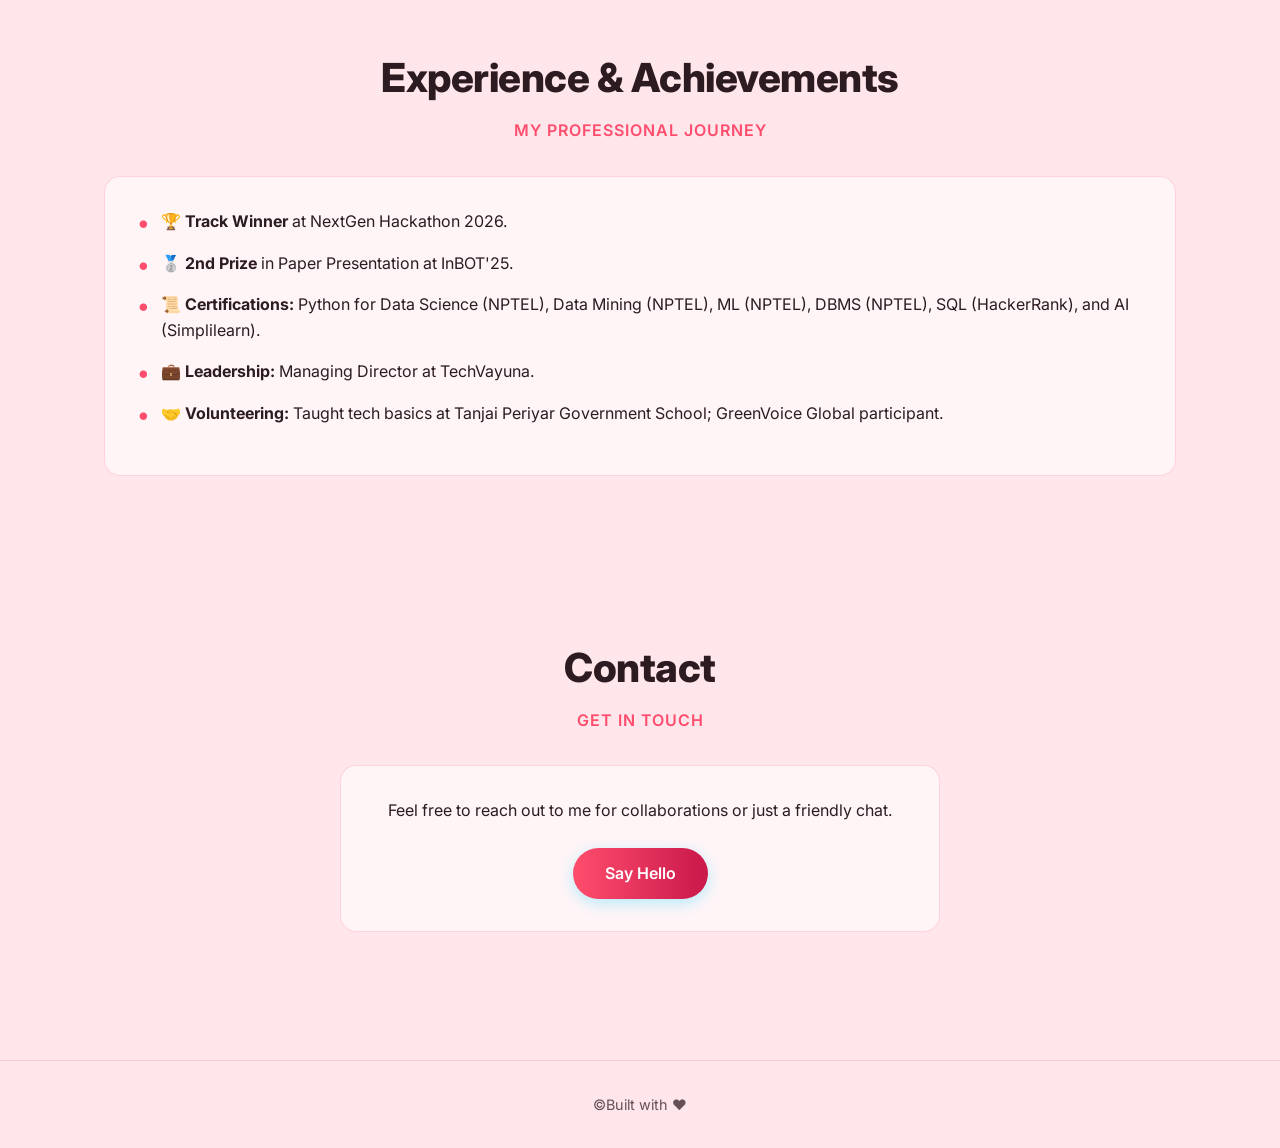
==== commit 6ac8338c: "changes made in style" ====
--- a/index.html
+++ b/index.html
@@ -170,7 +170,7 @@
     </main>
 
     <footer>
-        <p>© 2026 Shreenithi V. Built with ❤️</p>
+        <p>©Built with ❤️</p>
     </footer>
 
     <script src="script.js"></script>
